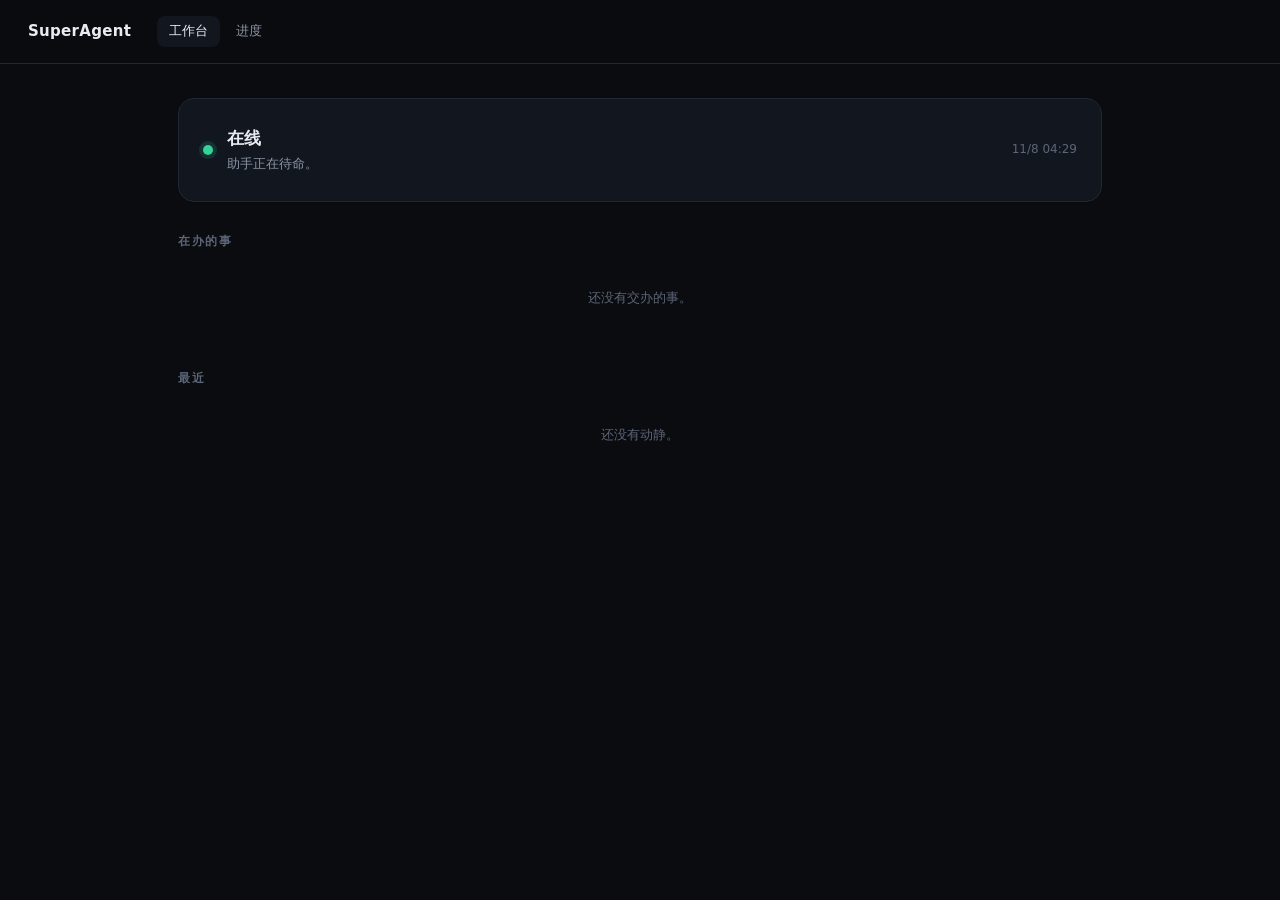
==== index.html @ 07a04bea "SuperAgent Console: 工作台与进度两页" ====
<!doctype html>
<html lang="zh-CN">
<head>
<meta charset="utf-8">
<meta name="viewport" content="width=device-width,initial-scale=1">
<title>SuperAgent · 工作台</title>
<link rel="stylesheet" href="app.css">
</head>
<body>
<header>
  <div class="brand">SuperAgent</div>
  <nav><a class="on" href="./">工作台</a><a href="progress.html">进度</a></nav>
</header>

<main>
  <section class="hero" id="hero">
    <div class="pulse"></div>
    <div>
      <h1 id="heroTitle">在线</h1>
      <p id="heroText">助手正在待命。</p>
    </div>
    <div class="when" id="heroWhen"></div>
  </section>

  <section>
    <h2>在办的事</h2>
    <div id="workers"></div>
  </section>

  <section style="margin-top:34px">
    <h2>最近</h2>
    <div class="feed" id="feed"></div>
  </section>
</main>

<script src="data.js"></script>
<script>
const data = window.SUPERAGENT || { snapshot: {} }
const s = data.snapshot || {}
const esc = v => String(v ?? '').replace(/[&<>"']/g, c => ({'&':'&amp;','<':'&lt;','>':'&gt;','"':'&quot;',"'":'&#39;'}[c]))
const clock = iso => new Date(iso).toLocaleTimeString('zh-CN', { hour: '2-digit', minute: '2-digit' })
const day = iso => new Date(iso).toLocaleDateString('zh-CN', { month: 'numeric', day: 'numeric' })

const online = !!(s.router && s.router.online)
document.getElementById('hero').classList.toggle('off', !online)
document.getElementById('heroTitle').textContent = online ? '在线' : '离线'
document.getElementById('heroText').textContent = online
  ? (s.router.provider === 'deepseek' ? '现在用 DeepSeek 处理事情。' : '助手正在待命。')
  : '本机没有在运行。'
document.getElementById('heroWhen').textContent = s.updatedAt ? day(s.updatedAt) + ' ' + clock(s.updatedAt) : ''

const workers = s.workers || []
document.getElementById('workers').innerHTML = workers.length ? workers.map(w => `
  <article class="card">
    <div class="top">
      <span class="dot ${w.status === 'running' ? 'green' : w.status === 'failed' ? 'red' : 'yellow'}"></span>
      <span class="goal">${esc(w.goal)}</span>
      <span class="meta">${w.status === 'running' ? '进行中' : w.status === 'failed' ? '出错' : w.status === 'stopped' ? '已完成' : '等待中'}</span>
    </div>
    ${(w.steps || []).length ? `<ol>${w.steps.map(st => `<li class="${st.done ? 'done' : ''}">${esc(st.title)}${st.summary ? ' — ' + esc(st.summary) : ''}</li>`).join('')}</ol>` : ''}
  </article>`).join('') : '<div class="empty">还没有交办的事。</div>'

const feed = (s.recent || []).slice().reverse()
document.getElementById('feed').innerHTML = feed.length ? feed.map(e => `
  <div class="ev"><time>${clock(e.at)}</time><span>${e.kind === 'reply' ? '<b>助手回了你</b> · ' : ''}${esc(e.text)}</span></div>`).join('')
  : '<div class="empty">还没有动静。</div>'
</script>
</body>
</html>
---- app.css ----
:root {
  --bg: #0a0c10; --panel: #12161e; --line: #212734; --text: #e8ebf1; --muted: #8b94a5; --dim: #5c6577;
  --green: #34d399; --yellow: #f5b13d; --red: #f87171; --gray: #5b6474;
}
* { box-sizing: border-box; }
html, body { margin: 0; background: var(--bg); color: var(--text); }
body { font: 14px/1.6 "Segoe UI", "Microsoft YaHei", system-ui, sans-serif; -webkit-font-smoothing: antialiased; }

header {
  display: flex; align-items: center; gap: 26px; padding: 16px 28px;
  border-bottom: 1px solid var(--line); position: sticky; top: 0; background: rgba(10,12,16,.92);
  backdrop-filter: blur(8px); z-index: 10;
}
.brand { font-size: 15px; font-weight: 650; letter-spacing: .3px; }
nav { display: flex; gap: 4px; }
nav a {
  color: var(--muted); text-decoration: none; font-size: 13px; padding: 5px 12px; border-radius: 8px;
}
nav a:hover { color: var(--text); background: var(--panel); }
nav a.on { color: var(--text); background: var(--panel); }

main { max-width: 980px; margin: 0 auto; padding: 34px 28px 80px; }

.hero { display: flex; align-items: center; gap: 14px; padding: 26px 24px; border: 1px solid var(--line);
  border-radius: 16px; background: var(--panel); margin-bottom: 30px; }
.hero .pulse { width: 10px; height: 10px; border-radius: 50%; background: var(--green); flex: 0 0 auto;
  box-shadow: 0 0 0 4px rgba(52,211,153,.14); }
.hero.off .pulse { background: var(--gray); box-shadow: none; }
.hero h1 { margin: 0; font-size: 17px; font-weight: 650; }
.hero p { margin: 2px 0 0; color: var(--muted); font-size: 13px; }
.hero .when { margin-left: auto; color: var(--dim); font-size: 12px; }

h2 { font-size: 11.5px; letter-spacing: 1.5px; color: var(--dim); font-weight: 600; margin: 0 0 12px; }

.card { border: 1px solid var(--line); border-radius: 12px; background: var(--panel); padding: 14px 16px; }
.card + .card { margin-top: 9px; }
.card .top { display: flex; align-items: center; gap: 10px; }
.card .goal { font-size: 14px; font-weight: 600; }
.card .meta { margin-left: auto; font-size: 12px; color: var(--muted); }
.card ol { margin: 10px 0 0; padding-left: 18px; color: var(--muted); font-size: 12.5px; }
.card li.done { color: var(--dim); text-decoration: line-through; text-decoration-color: #2c3444; }
.empty { color: var(--dim); font-size: 13px; padding: 26px 0; text-align: center; }

.feed { display: grid; gap: 7px; }
.ev { display: flex; gap: 12px; font-size: 13px; color: var(--muted); }
.ev time { color: var(--dim); font-variant-numeric: tabular-nums; flex: 0 0 auto; }
.ev b { color: var(--text); font-weight: 500; }

.dot { width: 8px; height: 8px; border-radius: 50%; flex: 0 0 auto; background: var(--gray); }
.dot.green { background: var(--green); }
.dot.yellow { background: var(--yellow); }
.dot.red { background: var(--red); }

@media (max-width: 640px) { main { padding: 22px 16px 60px; } header { padding: 12px 16px; } }
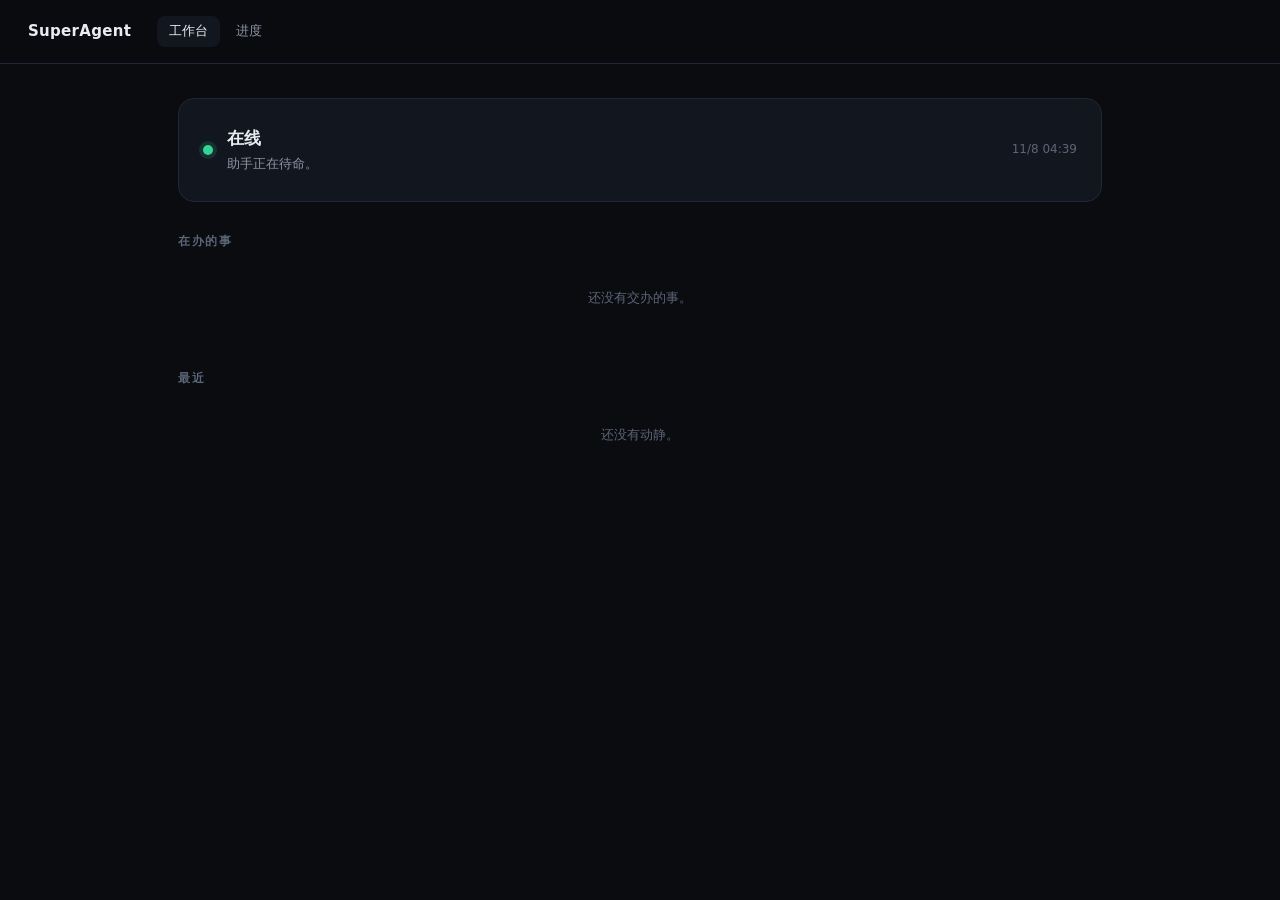
==== commit ed072f85: "修正主链路箭头，修复编码" ====
--- a/index.html
+++ b/index.html
@@ -9,7 +9,7 @@
 <body>
 <header>
   <div class="brand">SuperAgent</div>
-  <nav><a class="on" href="./">工作台</a><a href="progress.html">进度</a></nav>
+  <nav><a class="on" href="./">工作台</a><a href="progress">进度</a></nav>
 </header>
 
 <main>
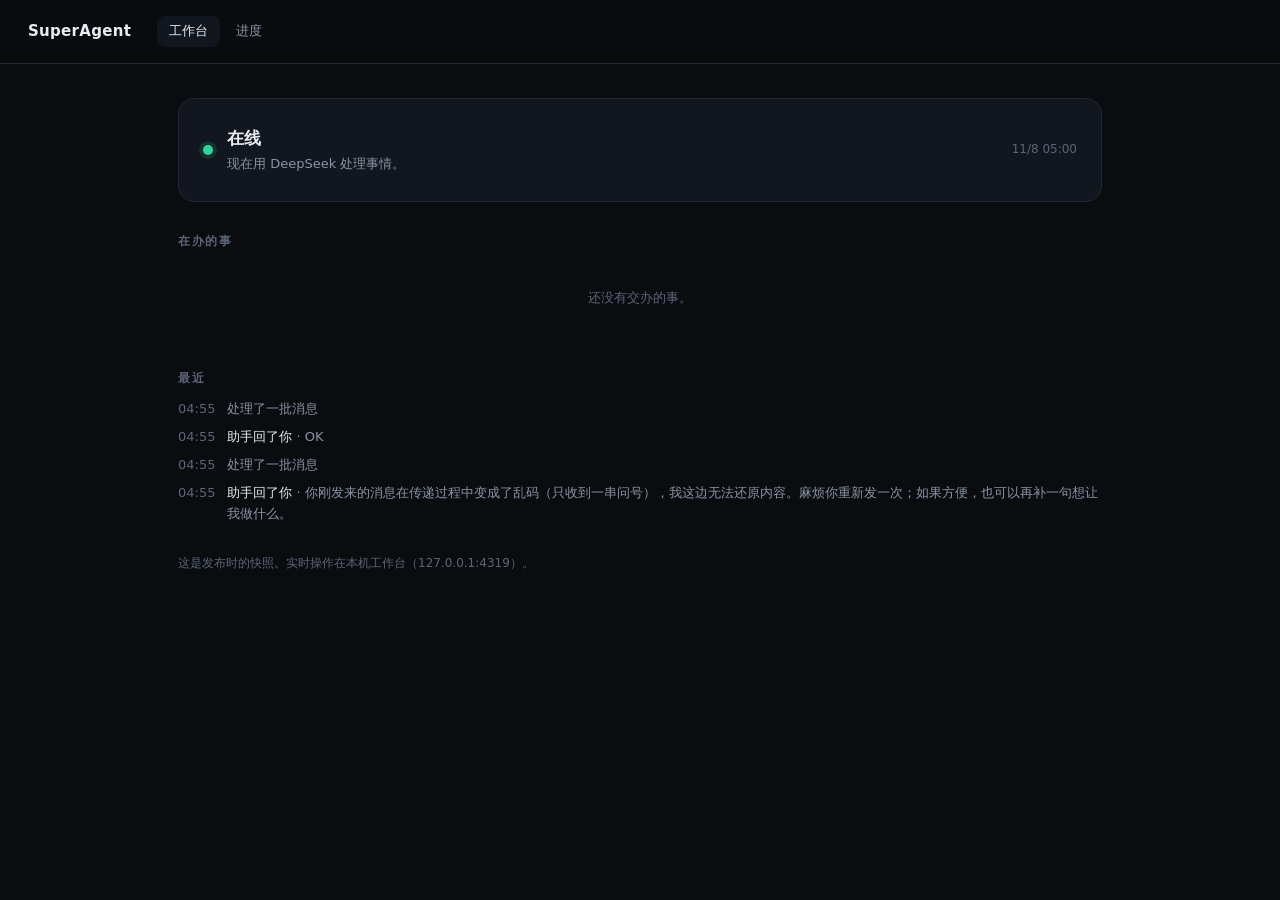
==== commit d02dad14: "状态图连续压缩、箭头随布局重算、状态校正、快照重建" ====
--- a/index.html
+++ b/index.html
@@ -31,6 +31,8 @@
     <h2>最近</h2>
     <div class="feed" id="feed"></div>
   </section>
+
+  <p class="snap" id="snap">这是发布时的快照。实时操作在本机工作台（127.0.0.1:4319）。</p>
 </main>
 
 <script src="data.js"></script>
--- a/app.css
+++ b/app.css
@@ -40,6 +40,7 @@
 .card ol { margin: 10px 0 0; padding-left: 18px; color: var(--muted); font-size: 12.5px; }
 .card li.done { color: var(--dim); text-decoration: line-through; text-decoration-color: #2c3444; }
 .empty { color: var(--dim); font-size: 13px; padding: 26px 0; text-align: center; }
+.snap { margin: 30px 0 0; color: var(--dim); font-size: 12px; }
 
 .feed { display: grid; gap: 7px; }
 .ev { display: flex; gap: 12px; font-size: 13px; color: var(--muted); }
